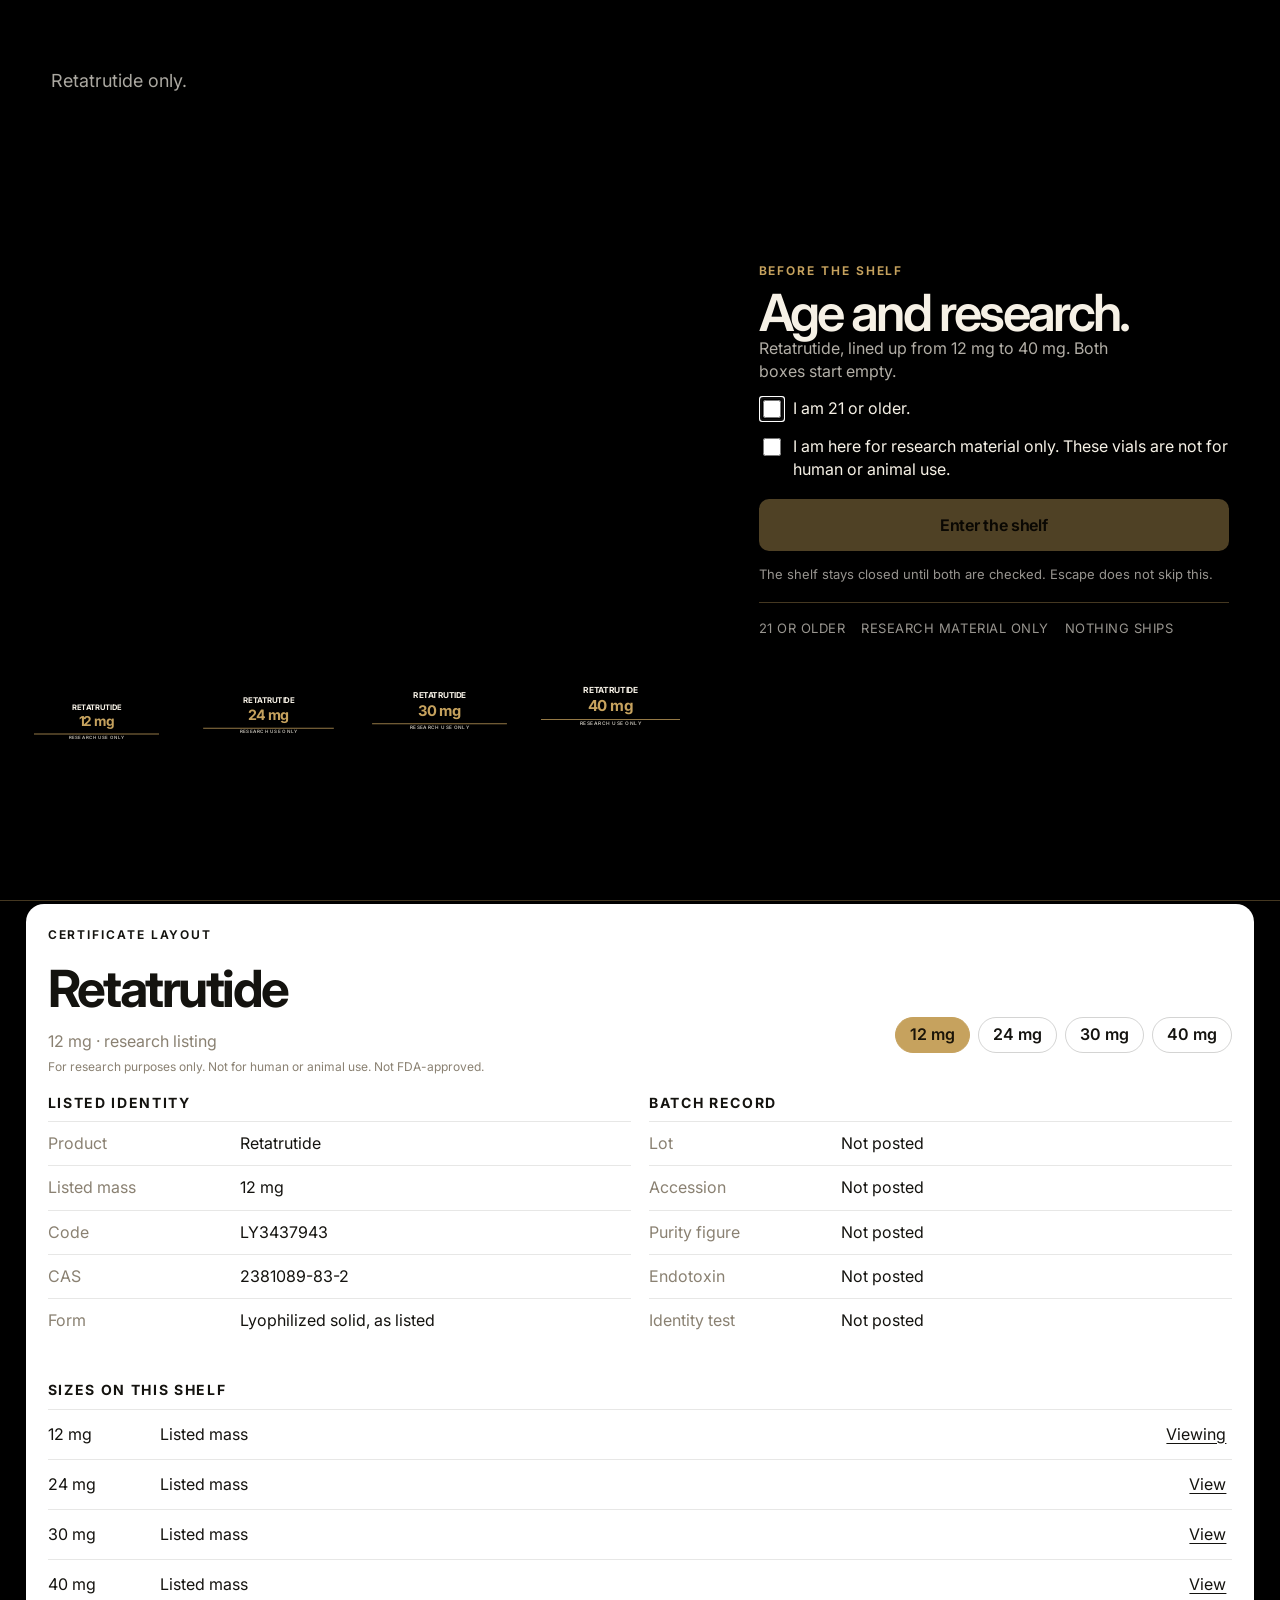
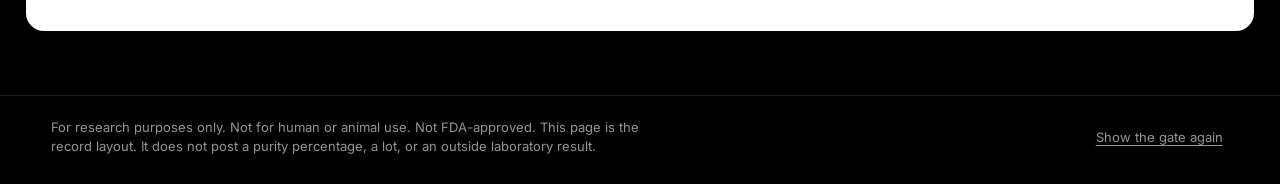
==== coa.html @ 06a5ed1a "Publish the RetaEdge pages" ====
<!DOCTYPE html>
<html lang="en">
<head>
  <meta charset="utf-8">
  <meta name="viewport" content="width=device-width, initial-scale=1">
  <title>COA — RetaEdge</title>
  <meta name="description" content="RetaEdge certificate layout for retatrutide, 12 mg to 40 mg. Measured results are not posted.">
  <meta property="og:title" content="COA — RetaEdge">
  <meta property="og:description" content="The record for retatrutide, 12 mg to 40 mg. For research purposes only.">
  <meta property="og:type" content="website">
  <meta property="og:url" content="https://jdwgraton-crypto.github.io/retaedge/coa.html">
  <meta property="og:image" content="https://jdwgraton-crypto.github.io/retaedge/images/logo.png">
  <link rel="icon" href="images/favicon.svg" type="image/svg+xml">
  <link rel="preconnect" href="https://fonts.googleapis.com">
  <link rel="preconnect" href="https://fonts.gstatic.com" crossorigin>
  <link href="https://fonts.googleapis.com/css2?family=Inter:wght@400;500;600;700&display=swap" rel="stylesheet">
  <link rel="stylesheet" href="css/styles.css?v=20">
  <style>
    [hidden] { display: none !important; }
    html, body, .hero, .shelf, .site-foot, #chrome-top, .topbar, .bar { width: 100%; max-width: none; }
  </style>
</head>
<body data-page="coa">
  <a class="skip" href="#coa-list">Skip to records</a>
  <div id="chrome-top"></div>
  <header class="hero hero-short">
    <div class="hero-copy">
      <p class="kicker">COA</p>
      <h1>The record.</h1>
      <p class="lede">One peptide, four sizes. Open a size to see the same certificate layout.</p>
    </div>
  </header>
  <section class="shelf coa">
    <div class="coa-stats">
      <p><strong>4</strong><span>Sizes listed</span></p>
      <p><strong>1</strong><span>Peptide</span></p>
      <p><strong>12–40</strong><span>mg on the shelf</span></p>
      <p><strong>None</strong><span>Lot results posted</span></p>
    </div>
    <form class="coa-find" role="search" onsubmit="return false">
      <label for="coa-search">Search the shelf</label>
      <input id="coa-search" type="search" placeholder="Retatrutide, a size, or CAS" autocomplete="off">
    </form>
    <div class="coa-filters">
      <button class="coa-pill is-on" type="button" data-coa-filter="all">All sizes</button>
      <button class="coa-pill" type="button" data-coa-filter="reta-12">12 mg</button>
      <button class="coa-pill" type="button" data-coa-filter="reta-24">24 mg</button>
      <button class="coa-pill" type="button" data-coa-filter="reta-30">30 mg</button>
      <button class="coa-pill" type="button" data-coa-filter="reta-40">40 mg</button>
    </div>
    <div id="coa-list"></div>
    <p id="coa-empty" class="coa-empty" hidden>Nothing on this shelf matches that search.</p>
    <article id="coa-record" class="coa-record"></article>
  </section>
  <footer class="site-foot">
    <p>For research purposes only. Not for human or animal use. Not FDA-approved. This page is the record layout. It does not post a purity percentage, a lot, or an outside laboratory result.</p>
    <button class="text-btn" type="button" id="show-gate">Show the gate again</button>
  </footer>
  <div id="chrome-bottom"></div>
  <script src="js/catalog.js"></script>
  <script src="js/site.js?v=12"></script>
</body>
</html>
---- css/styles.css ----
:root {
  --ink: #14130f;
  --paper: #f6f1e6;
  --night: #000000;
  --muted: #8a8172;
  --signal: #c6a25e;
  --signal-ink: #1a1408;
  --sans: "Inter", "Segoe UI", sans-serif;
}

* { box-sizing: border-box; }
[hidden] { display: none !important; }
html, body {
  margin: 0;
  padding: 0;
  width: 100%;
  max-width: none;
  min-height: 100%;
  background: var(--night);
}
body {
  color: var(--ink);
  font-family: var(--sans);
  font-size: 16px;
  line-height: 1.45;
  overflow-x: clip;
}
button, input { font: inherit; color: inherit; }
a { color: inherit; text-decoration: none; }
h1, h2, h3, p { margin: 0; }
ul { margin: 0; padding: 0; list-style: none; }

.skip {
  position: absolute;
  left: 12px;
  top: -40px;
  background: var(--signal);
  color: var(--signal-ink);
  padding: 8px 12px;
  z-index: 20;
}
.skip:focus { top: 12px; }

.screen {
  width: 100%;
  max-width: none;
  min-height: 100vh;
  min-height: 100dvh;
  display: grid;
  grid-template-columns: minmax(0, 1fr);
  grid-template-rows: auto auto minmax(0, 1fr) auto;
  background: var(--night);
}
.screen > * {
  width: 100%;
  max-width: none;
  min-width: 0;
  justify-self: stretch;
}
@media (min-width: 981px) {
  .screen { height: 100vh; height: 100dvh; }
}

#chrome-top { position: sticky; top: 0; z-index: 12; }
.topbar {
  background: var(--night);
  color: var(--paper);
  text-align: center;
  padding: 8px 16px;
  font-size: 12px;
  letter-spacing: 0.04em;
  border-bottom: 1px solid rgba(243, 239, 230, 0.12);
}
.topbar span { margin: 0 8px; color: var(--signal); }
.bar {
  position: relative;
  display: flex;
  align-items: center;
  gap: 28px;
  min-height: 68px;
  padding: 0 2vw;
  background: var(--night);
  color: var(--paper);
}
.brand { display: flex; align-items: center; }
.brand img { height: 48px; width: auto; display: block; }
.nav { display: flex; gap: 22px; margin-left: auto; font-weight: 550; font-size: 14px; }
.nav a[aria-current="page"] { box-shadow: inset 0 -1px 0 var(--signal); }
.bag, .burger, .text-btn {
  border: 0;
  background: transparent;
  cursor: pointer;
  color: inherit;
}
.bag { display: inline-flex; align-items: center; gap: 8px; font-weight: 600; }
.count {
  min-width: 22px;
  height: 22px;
  border-radius: 99px;
  display: grid;
  place-items: center;
  background: var(--signal);
  color: var(--signal-ink);
  font-size: 12px;
  font-weight: 700;
}
.burger { display: none; font-weight: 650; }

.intro {
  display: flex;
  flex-wrap: wrap;
  align-items: end;
  justify-content: space-between;
  gap: 16px 24px;
  padding: 18px 2vw 14px;
  background: var(--night);
  color: var(--paper);
}
.intro > * { min-width: 0; }
.intro h1 {
  font-size: clamp(48px, 6vw, 84px);
  line-height: 0.86;
  letter-spacing: -0.065em;
  font-weight: 600;
}
.kicker, .eyebrow {
  color: var(--signal);
  font-size: 12px;
  font-weight: 650;
  letter-spacing: 0.16em;
  text-transform: uppercase;
}
.lede {
  max-width: 36ch;
  color: rgba(243, 239, 230, 0.78);
  font-size: 16px;
}
.intro .btn { flex: none; }

.btn {
  display: inline-flex;
  align-items: center;
  justify-content: center;
  min-height: 44px;
  padding: 0 16px;
  border: 0;
  border-radius: 999px;
  background: var(--signal);
  color: var(--signal-ink);
  font-weight: 650;
  letter-spacing: -0.02em;
  cursor: pointer;
}
.btn:disabled { opacity: 0.4; cursor: not-allowed; }
.btn-ghost {
  background: transparent;
  color: inherit;
  box-shadow: inset 0 0 0 1px currentColor;
}

.grid {
  width: 100%;
  max-width: none;
  min-height: 0;
  height: auto;
  display: grid;
  grid-template-columns: repeat(4, minmax(0, 1fr));
  gap: 14px;
  padding: 8px 2vw 0;
}
.card {
  min-width: 0;
  min-height: 0;
  height: auto;
  background: #000;
  color: var(--paper);
  border-radius: 18px;
  padding: 0;
  overflow: hidden;
  display: flex;
  flex-direction: column;
  box-shadow: inset 0 0 0 1px rgba(198, 162, 94, 0.32);
}
.card-photo {
  flex: none;
  height: auto;
  min-height: 0;
  width: 100%;
  border: 0;
  border-radius: 0;
  background: #000;
  display: flex;
  align-items: flex-end;
  justify-content: center;
  cursor: pointer;
  padding: 18px 0 0;
  overflow: hidden;
}
.card-photo .vial { height: 420px; }
.card-copy { padding: 10px 12px 12px; }
.card h2 {
  font-size: clamp(28px, 2.4vw, 42px);
  letter-spacing: -0.055em;
  font-weight: 600;
  line-height: 1;
  margin: 2px 0 4px;
}
.blurb { color: rgba(246, 241, 230, 0.62); font-size: 14px; }
.ruo { margin-top: 6px; font-size: 12px; line-height: 1.35; }
.card .ruo, dialog .ruo { color: rgba(246, 241, 230, 0.55); }
.coa-record .ruo { color: var(--muted); }
.card .price { color: var(--signal); }
.card .text-btn { color: var(--paper); }
.card-row {
  display: flex;
  flex-wrap: wrap;
  align-items: center;
  justify-content: space-between;
  gap: 8px;
  margin-top: 10px;
}
.card-actions { display: flex; align-items: center; gap: 12px; }
.price { font-weight: 650; letter-spacing: -0.03em; }
.price small {
  display: block;
  margin-top: 2px;
  color: var(--muted);
  font-size: 11px;
  font-weight: 500;
  letter-spacing: 0.08em;
  text-transform: uppercase;
}

.vial {
  position: relative;
  container-type: inline-size;
  height: 100%;
  width: auto;
  max-width: 100%;
  aspect-ratio: 388 / 910;
  transform: scale(var(--scale, 1));
  transform-origin: center bottom;
}
.vial[data-mg="12"] { --scale: 0.9; }
.vial[data-mg="24"] { --scale: 0.94; }
.vial[data-mg="30"] { --scale: 0.97; }
.vial[data-mg="40"] { --scale: 1; }
.vial-photo {
  display: block;
  height: 100%;
  width: auto;
}
.vial-label {
  position: absolute;
  left: 3.2%;
  right: 3.2%;
  top: 33%;
  bottom: 17%;
  display: flex;
  flex-direction: column;
  align-items: center;
  justify-content: center;
  text-align: center;
  color: var(--paper);
}
.vial-logo {
  width: 100%;
  height: auto;
  display: block;
  flex: 0 0 auto;
}
.vial-label strong {
  display: block;
  margin-top: 1.6cqw;
  color: var(--paper);
  font-size: 5.2cqw;
  letter-spacing: -0.04em;
  text-transform: uppercase;
  font-weight: 700;
  line-height: 1;
  white-space: nowrap;
}
.vial-label em {
  margin-top: 0.5cqw;
  color: var(--signal);
  font-style: normal;
  font-weight: 700;
  font-size: 9.4cqw;
  letter-spacing: -0.04em;
  white-space: nowrap;
}
.vial-label small {
  display: block;
  margin-top: 1.1cqw;
  padding-top: 0.6cqw;
  border-top: 1px solid rgba(198, 162, 94, 0.75);
  width: 92%;
  color: rgba(246, 241, 230, 0.78);
  font-size: 3cqw;
  letter-spacing: 0.1em;
  text-transform: uppercase;
  font-weight: 600;
  white-space: nowrap;
}

.footline {
  display: flex;
  justify-content: space-between;
  gap: 16px;
  align-items: center;
  padding: 6px 2vw 10px;
  color: rgba(243, 239, 230, 0.62);
  font-size: 13px;
}
.text-btn { text-decoration: underline; text-underline-offset: 3px; }

.hero {
  background: var(--night);
  color: var(--paper);
  padding: 7vh 4vw 0;
}
.hero-copy { max-width: none; }
.hero h1 {
  font-size: clamp(64px, 8vw, 108px);
  line-height: 0.88;
  letter-spacing: -0.065em;
  font-weight: 600;
  max-width: 10ch;
}
.hero .lede { max-width: 38ch; font-size: 18px; margin-top: 16px; }
.hero .btn { margin-top: 22px; min-height: 48px; padding: 0 22px; }
.hero-short { padding-bottom: 4vh; }
.hero-short h1 { font-size: clamp(56px, 6vw, 84px); }
.trust {
  display: grid;
  grid-template-columns: repeat(3, minmax(0, 1fr));
  margin: 48px 0 0;
  padding: 0;
  list-style: none;
  border-top: 1px solid rgba(243, 239, 230, 0.16);
}
.trust li { padding: 18px 28px 28px 0; }
.trust li + li { padding-left: 28px; box-shadow: inset 1px 0 0 rgba(243, 239, 230, 0.16); }
.trust strong { display: block; font-size: 18px; letter-spacing: -0.03em; }
.trust span { display: block; margin-top: 6px; color: rgba(243, 239, 230, 0.68); font-size: 14px; max-width: 28ch; }
.shelf {
  background: var(--night);
  color: var(--paper);
  padding: 56px 0 64px;
}
.section-head { padding: 0 4vw 18px; }
.section-head h2 {
  margin-top: 8px;
  font-size: clamp(40px, 5vw, 68px);
  line-height: 0.92;
  letter-spacing: -0.055em;
  font-weight: 600;
}
.shelf .kicker { color: var(--signal); }
.shelf .section-head h2 { color: var(--paper); }
.section-head p { max-width: 46ch; margin-top: 10px; color: rgba(246, 241, 230, 0.68); }
.steps {
  background: var(--night);
  color: var(--paper);
  padding: 72px 0 64px;
}
.steps ol {
  display: grid;
  grid-template-columns: repeat(3, minmax(0, 1fr));
  gap: 22px;
  margin: 8px 4vw 0;
  padding: 0;
  list-style: none;
}
.steps li { border-top: 1px solid rgba(243, 239, 230, 0.18); padding-top: 16px; }
.steps li span { color: var(--signal); font-weight: 650; letter-spacing: 0.12em; font-size: 13px; }
.steps h3 { margin: 12px 0 6px; font-size: 28px; letter-spacing: -0.04em; font-weight: 600; }
.steps p { color: rgba(243, 239, 230, 0.72); max-width: 28ch; }
.site-foot {
  display: flex;
  justify-content: space-between;
  gap: 24px;
  align-items: center;
  padding: 22px 4vw 28px;
  background: var(--night);
  color: rgba(243, 239, 230, 0.62);
  border-top: 1px solid rgba(243, 239, 230, 0.12);
  font-size: 13px;
}
.site-foot p { max-width: 78ch; }
.coa-stats {
  display: grid;
  grid-template-columns: repeat(4, minmax(0, 1fr));
  gap: 12px;
  margin: 0 2vw 22px;
}
.coa-stats p {
  margin: 0;
  padding: 18px 16px;
  background: white;
  color: var(--ink);
  border-radius: 16px;
}
.coa-stats strong {
  display: block;
  font-size: clamp(32px, 3vw, 48px);
  letter-spacing: -0.05em;
  line-height: 1;
}
.coa-stats span { display: block; margin-top: 6px; color: var(--muted); font-size: 13px; }
.coa-find { margin: 0 2vw 14px; }
.coa-find label {
  display: block;
  margin-bottom: 6px;
  color: var(--paper);
  font-size: 12px;
  font-weight: 650;
  letter-spacing: 0.14em;
  text-transform: uppercase;
}
.coa-find input {
  width: 100%;
  min-height: 52px;
  padding: 0 16px;
  border: 1px solid rgba(20, 19, 15, 0.16);
  border-radius: 12px;
  background: white;
}
.coa-find input:focus { outline: 2px solid var(--signal); border-color: transparent; }
.coa-filters { display: flex; flex-wrap: wrap; gap: 8px; margin: 0 2vw 16px; }
.coa-pill {
  min-height: 36px;
  padding: 0 14px;
  border: 1px solid rgba(198, 162, 94, 0.45);
  border-radius: 999px;
  background: transparent;
  color: var(--paper);
  cursor: pointer;
  font-weight: 600;
}
.coa-row .coa-pill, .coa-record .coa-pill {
  color: var(--ink);
  border-color: rgba(20, 19, 15, 0.18);
}
.coa-pill.is-on { background: var(--signal); border-color: var(--signal); color: var(--signal-ink); }
.coa-row, .coa-record {
  margin: 0 2vw;
  background: white;
  color: var(--ink);
  border-radius: 18px;
  padding: 22px;
}
.coa-row { display: flex; justify-content: space-between; align-items: end; gap: 18px; }
.coa-row h2, .coa-sheet-head h2 { font-size: clamp(32px, 4vw, 52px); letter-spacing: -0.05em; }
.coa-row .eyebrow { color: var(--ink); }
.coa-meta { margin-top: 6px; color: var(--muted); }
.coa-pills { display: flex; flex-wrap: wrap; gap: 8px; margin-top: 14px; }
.coa-empty { margin: 0 2vw; color: var(--muted); }
.coa-record { margin-top: 16px; }
.coa-record .kicker { color: var(--ink); }
.coa-sheet-head {
  display: flex;
  justify-content: space-between;
  align-items: end;
  gap: 16px;
  margin-top: 8px;
}
.coa-sheet-head p { color: var(--muted); margin-top: 4px; }
.coa-cols { display: grid; grid-template-columns: 1fr 1fr; gap: 18px; margin-top: 18px; }
.coa-cols h3, .coa-history h3 { font-size: 14px; letter-spacing: 0.12em; text-transform: uppercase; }
.coa-dl { margin-top: 8px; }
.coa-dl div {
  display: grid;
  grid-template-columns: 140px 1fr;
  gap: 12px;
  padding: 10px 0;
  border-top: 1px solid rgba(20, 19, 15, 0.1);
}
.coa-dl dt { color: var(--muted); }
.coa-history { margin-top: 22px; }
.coa-history ul { margin-top: 8px; }
.coa-history li {
  display: grid;
  grid-template-columns: 100px 1fr auto;
  gap: 12px;
  align-items: center;
  padding: 12px 0;
  border-top: 1px solid rgba(20, 19, 15, 0.1);
}
.story {
  width: 100%;
  max-width: none;
  min-height: 0;
  display: grid;
  grid-template-columns: minmax(0, 0.8fr) minmax(0, 1.2fr);
  gap: 4vw;
  align-items: center;
  padding: 10vh 4vw;
  background: var(--night);
  color: var(--paper);
}
.story h2 {
  font-size: clamp(64px, 8vw, 120px);
  line-height: 0.84;
  letter-spacing: -0.07em;
  font-weight: 600;
}
.story p + p { margin-top: 16px; }
.story .lede { color: rgba(243, 239, 230, 0.84); font-size: 18px; max-width: 54ch; }

.terms {
  width: 100%;
  min-height: 100dvh;
  background: var(--night);
  color: var(--paper);
}
.terms-body {
  width: 100%;
  max-width: none;
  margin: 0;
  padding: 6vh 5vw 12vh;
}
.terms .kicker { color: var(--signal); }
.terms h1 {
  margin: 10px 0 16px;
  font-size: clamp(48px, 6vw, 80px);
  line-height: 0.9;
  letter-spacing: -0.06em;
}
.terms h2 {
  margin: 32px 0 8px;
  font-size: 28px;
  letter-spacing: -0.04em;
}
.terms p, .terms li { font-size: 16.5px; }
.terms p + p, .terms ul { margin-top: 12px; }
.terms li { margin: 6px 0 6px 1.1em; list-style: disc; }
.terms a { font-weight: 650; text-decoration: underline; text-underline-offset: 3px; }
.callout {
  margin-top: 8px;
  padding: 16px 18px;
  border-radius: 16px;
  background: #120f0a;
  color: var(--paper);
  box-shadow: inset 0 0 0 1px rgba(198, 162, 94, 0.45);
}

.drawer-back { position: fixed; inset: 0; background: rgba(0,0,0,.5); z-index: 30; }
.drawer {
  position: fixed;
  top: 0;
  right: 0;
  width: min(420px, 100%);
  height: 100dvh;
  background: var(--night);
  color: var(--paper);
  z-index: 31;
  display: flex;
  flex-direction: column;
  padding: 22px;
}
.drawer-head, .drawer-foot { display: flex; justify-content: space-between; align-items: center; gap: 12px; }
.drawer-head h2, #sheet h2, #ticket h2 { font-size: 36px; letter-spacing: -0.05em; font-weight: 600; }
.bag-list { overflow: auto; margin: 18px 0; display: grid; gap: 14px; }
.bag-list li {
  display: grid;
  grid-template-columns: 1fr auto;
  gap: 6px 12px;
  padding-bottom: 12px;
  border-bottom: 1px solid rgba(246, 241, 230, 0.14);
}
.line-name span, .line-name strong { display: block; }
.stepper { display: inline-flex; align-items: center; gap: 8px; }
.stepper button {
  width: 28px;
  height: 28px;
  border: 0;
  border-radius: 99px;
  background: var(--signal);
  color: var(--signal-ink);
  cursor: pointer;
}
.drawer-foot { flex-wrap: wrap; }
.drawer-foot .btn, .drawer-foot .fine, .drawer-foot .total { width: 100%; }
.total { display: flex; justify-content: space-between; font-size: 18px; }
.fine { color: var(--muted); font-size: 13px; }
.empty { display: grid; gap: 12px; }

dialog {
  border: 0;
  padding: 22px;
  width: min(820px, calc(100% - 24px));
  background: #0c0c0b;
  color: var(--paper);
  border-radius: 24px;
  box-shadow: 0 0 0 1px rgba(198, 162, 94, 0.35);
}
dialog::backdrop { background: rgba(8,8,7,.72); }
#ticket { width: min(460px, calc(100% - 24px)); }
.sheet { display: grid; grid-template-columns: 200px 1fr; gap: 18px; align-items: end; }
.actions, .hero-actions { display: flex; flex-wrap: wrap; gap: 10px; margin-top: 18px; }
.ticket-lines { margin: 16px 0; display: grid; gap: 8px; }
.ticket-lines li { display: flex; justify-content: space-between; gap: 12px; }
.sheet .btn-ghost, #ticket .btn-ghost { color: var(--signal); }

#gate {
  position: fixed;
  inset: 0;
  width: auto;
  height: auto;
  max-width: none;
  max-height: none;
  margin: 0;
  padding: 0;
  border: 0;
  border-radius: 0;
  background: var(--night);
  color: var(--paper);
}
#gate::backdrop { background: var(--night); }
.gate {
  width: 100%;
  height: 100%;
  min-height: 100%;
  display: grid;
  grid-template-columns: minmax(0, 1.05fr) minmax(360px, 0.85fr);
  align-items: stretch;
  gap: 0;
  padding: 0;
}
.gate-visual {
  display: flex;
  flex-direction: column;
  justify-content: space-between;
  gap: 8px;
  padding: 6vh 4vw 4vh;
  background: var(--night);
  color: var(--paper);
}
.gate-brand {
  width: min(460px, 78%);
  height: auto;
  display: block;
}
.gate-tag { margin-top: 14px; color: rgba(243, 239, 230, 0.7); font-size: 18px; }
.gate-vials {
  height: 42vh;
  display: flex;
  align-items: flex-end;
  justify-content: center;
  gap: 10px;
  margin-top: 18px;
}
.gate-vials .vial { height: 100%; }
.gate-copy {
  display: flex;
  flex-direction: column;
  justify-content: center;
  padding: 8vh 4vw;
  background: var(--night);
  color: var(--paper);
}
.gate-copy .kicker { color: var(--signal); }
.gate-copy h2 { color: var(--paper); }
.gate h2 {
  margin-top: 10px;
  font-size: clamp(42px, 4vw, 64px);
  line-height: 0.92;
  letter-spacing: -0.055em;
  font-weight: 600;
}
.gate .lede { color: rgba(246, 241, 230, 0.72); max-width: 36ch; }
.gate-enter { width: 100%; min-height: 52px; margin-top: 18px; border-radius: 10px; }
.gate-points {
  display: flex;
  flex-wrap: wrap;
  gap: 8px 16px;
  margin: 18px 0 0;
  padding-top: 16px;
  border-top: 1px solid rgba(198, 162, 94, 0.35);
  color: rgba(246, 241, 230, 0.62);
  font-size: 13px;
  letter-spacing: 0.04em;
  text-transform: uppercase;
}
.gate-note { color: rgba(246, 241, 230, 0.62); }
.check {
  display: grid;
  grid-template-columns: 22px 1fr;
  gap: 12px;
  align-items: start;
  margin-top: 14px;
}
.check input { width: 18px; height: 18px; margin-top: 3px; accent-color: #c6a25e; }
.gate-note { margin-top: 14px; color: rgba(243, 239, 230, 0.62); font-size: 13px; }

.toasts {
  position: fixed;
  left: 16px;
  bottom: 16px;
  z-index: 40;
  display: grid;
  gap: 8px;
}
.toast {
  background: var(--ink);
  color: var(--paper);
  border-radius: 999px;
  padding: 10px 14px;
  font-size: 14px;
}

@media (max-height: 820px) and (min-width: 981px) {
  .bar { min-height: 52px; }
  .brand img { height: 40px; }
  .topbar { padding: 4px 16px; }
  .hero { padding-top: 4vh; }
  .hero h1 { font-size: 72px; }
  .card-photo .vial { height: 360px; }
}
@media (max-width: 1100px) {
  .grid { grid-template-columns: repeat(4, minmax(0, 1fr)); }
  .card h2 { font-size: 28px; }
  .ruo { font-size: 11px; }
}
@media (max-width: 980px) {
  .grid { height: auto; min-height: 0; grid-template-columns: 1fr 1fr; }
  .card-photo .vial { height: 340px; }
  .story, .gate, .sheet { grid-template-columns: 1fr; }
  .story { padding: 12vh 6vw; }
  .trust, .steps ol { grid-template-columns: 1fr; }
  .trust li + li { padding-left: 0; box-shadow: none; }
  .gate-visual { min-height: 280px; }
  .gate-vials { height: 220px; }
}
@media (max-width: 680px) {
  .burger { display: inline-flex; margin-left: auto; }
  .nav {
    display: none;
    position: absolute;
    top: 100%;
    left: 0;
    right: 0;
    background: var(--night);
    color: var(--paper);
    flex-direction: column;
    padding: 10px 4vw 16px;
    z-index: 5;
  }
  .nav.open { display: flex; }
  .grid { grid-template-columns: 1fr; }
  .gate-visual { display: none; }
  .site-foot { flex-direction: column; align-items: start; }
  .coa-stats, .coa-cols, .coa-row, .coa-sheet-head { grid-template-columns: 1fr; }
  .coa-row, .coa-sheet-head { display: grid; }
  .coa-dl div, .coa-history li { grid-template-columns: 1fr; }
  .hero h1 { font-size: 56px; }
}
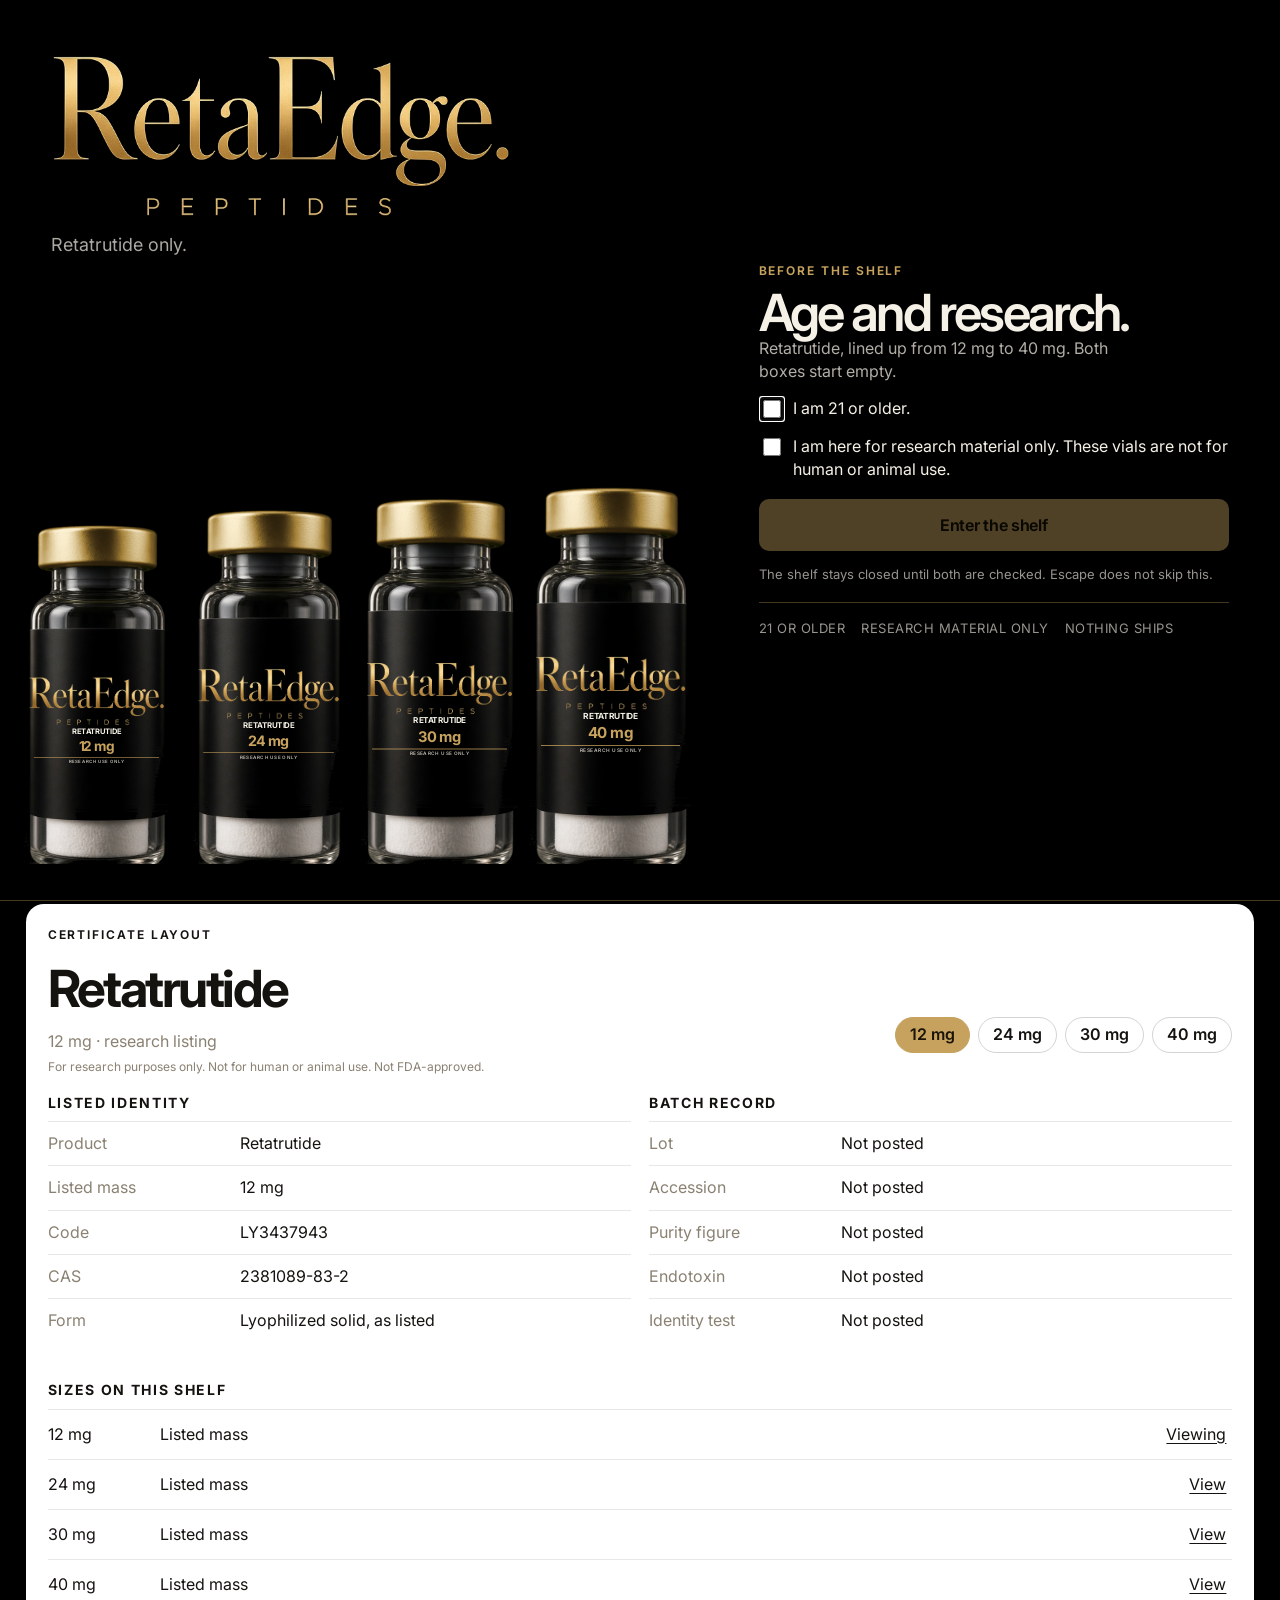
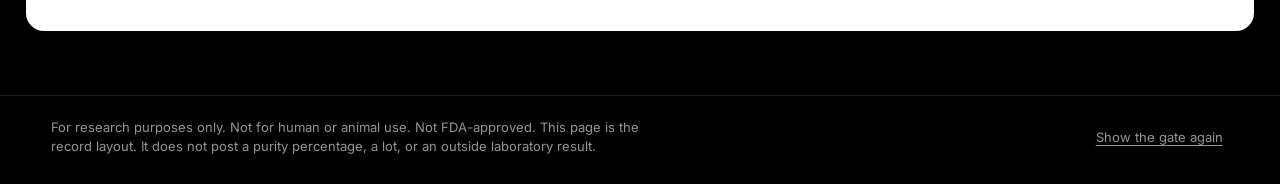
==== commit e4e0f7d0: "Load the vial and logo on the public page" ====
--- a/coa.html
+++ b/coa.html
@@ -58,6 +58,6 @@
   </footer>
   <div id="chrome-bottom"></div>
   <script src="js/catalog.js"></script>
-  <script src="js/site.js?v=12"></script>
+  <script src="js/site.js?v=13"></script>
 </body>
 </html>
